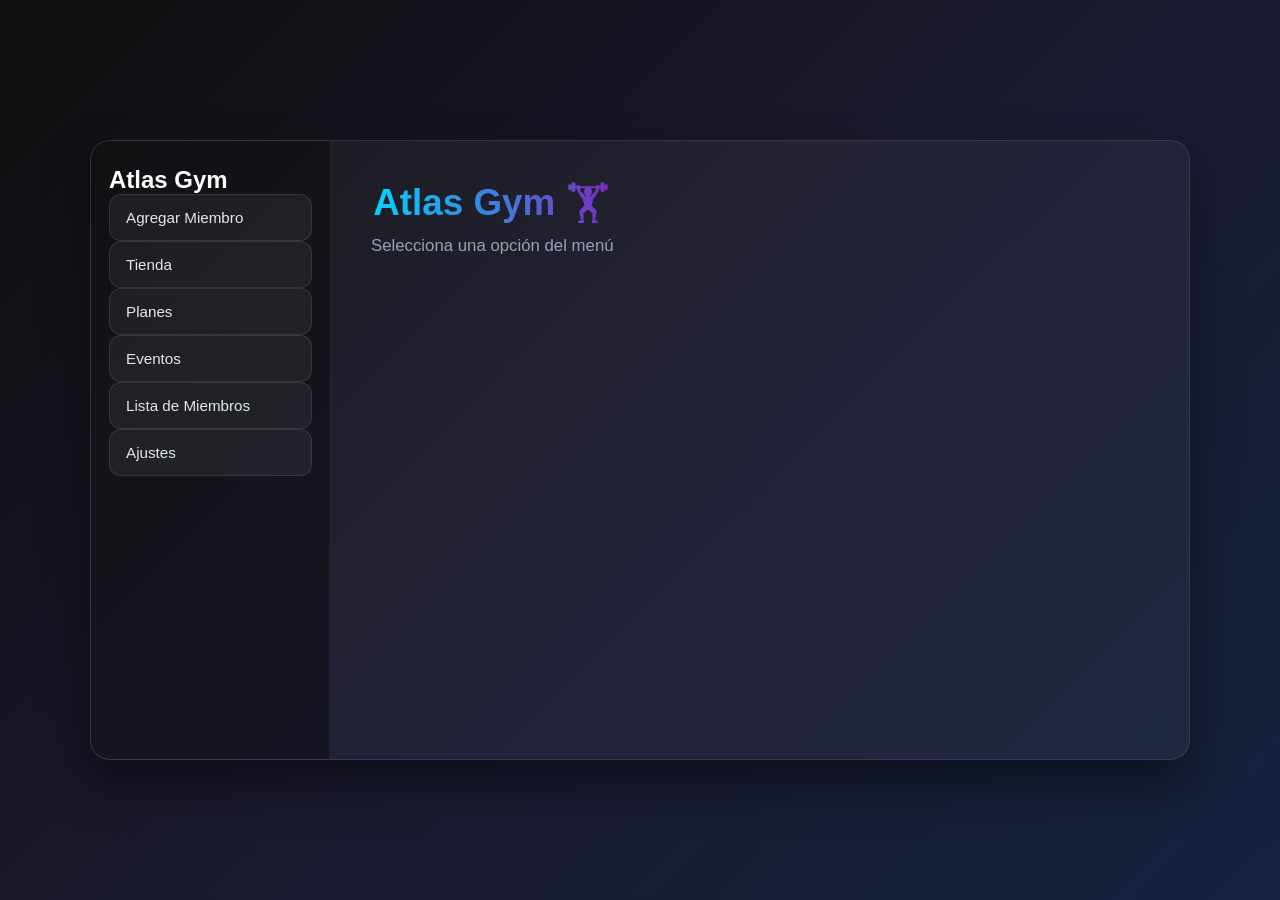
==== index2.html @ f50b954a "Rename index_body.html to index2.html" ====
<!DOCTYPE html>
<html lang="es">
<head>
    <meta charset="UTF-8">
    <meta name="viewport" content="width=device-width, initial-scale=1.0">
    <title>Atlas Gym - Panel de Control</title>
    <link rel="stylesheet" href="styless.css">
    <script src="in_gym.js" defer></script>
</head>
<body>
    <div class="app-container">

        <!-- BARRA LATERAL IZQUIERDA -->
        <aside class="sidebar">
            <div class="logo">
                <h2>Atlas Gym</h2>
            </div>

            <nav class="menu">
                <button class="btn-nav" onclick="agregar_nuevos_miembros()">Agregar Miembro</button>
                <button class="btn-nav" onclick="mostrar_stock()">Tienda</button>
                <button class="btn-nav" onclick="mostrar_planes()">Planes</button>
                <button class="btn-nav" onclick="mostrar_eventos()">Eventos</button>
                <button class="btn-nav" onclick="mostrar_lista_miembros()">Lista de Miembros</button>
                <button class="btn-nav" onclick="mostrar_settings()">Ajustes</button>
            </nav>
        </aside>

        <!-- ÁREA PRINCIPAL -->
        <main class="main">
            <div id="contenido" class="contenido">
                <h1>Atlas Gym 🏋️‍♂️</h1>
                <p>Selecciona una opción del menú</p>
            </div>
        </main>

        

    </div>
</body>
</html>

<!--
    <!DOCTYPE html>
    <html  lang="es">
        <head>
            <meta charset="UTF-8">
            <meta name="viewport" content="width=device-width, initial-scale=1.0">
            <title>Atlas Gym</title>
            <link rel="stylesheet" href="styless.css">

        </head>
        <body>
            <div class="panel">
                <div class="panel-control">
                    <h1>Atlas Gym🏋️‍♂️</h1>

                    <div class="opciones-grid">
                        <button type="button" class="btn-primary" onclick="mostrar_nuevos_miembros()">
                            <span class="icon">👤</span>
                            Agregar Miembro
                        </button>

                        <button type="button" class="btn-primary" onclick="mostrar_stock()">
                            <span class="icon">🛒</span>
                            Tienda
                        </button>

                        <button type="button" class="btn-primary" onclick="mostrar_planes()">
                            <span class="icon">📋</span>
                            Planes
                        </button>

                        <button type="button" class="btn-primary" onclick="mostrar_eventos()">
                            <span class="icon">📅</span>
                            Eventos
                        </button>

                        <button type="button" class="btn-primary" onclick="mostrar_lista_miembros()">
                            <span class="icon">📝</span>
                            Lista de Miembros
                        </button>

                        <button type="button" class="btn-primary" onclick="mostrar_settings()">
                            <span class="icon">⚙️</span>
                            Ajustes
                        </button>


                
                </div>
            </div>
            


        


        </body>
    </html>
*/

-->
---- styless.css ----
/* css of the gym web */

* {
    margin: 0;
    padding: 0;
    box-sizing: border-box;
}


body {
    font-family: 'Segoe UI', Tahoma, Geneva, Verdana, sans-serif;
    background: linear-gradient(135deg, #0f0f0f 0%, #1a1a2e 50%, #16213e 100%);
    min-height: 100vh;
    display: flex;
    justify-content: center;
    align-items: center;
    color: #ffffff;
    padding: 20px;
}

/* Contenedor principal */
.app-container {
    display: flex;
    width: 100%;
    max-width: 1100px;
    height: 620px;
    background: rgba(255, 255, 255, 0.04);
    border: 1px solid rgba(255, 255, 255, 0.1);
    border-radius: 20px;
    overflow: hidden;
    box-shadow: 0 25px 50px rgba(0, 0, 0, 0.4);
}

/* ===== BARRA LATERAL ===== */
.sidebar {
    width: 240px;
    background: rgba(0, 0, 0, 0.35);
    border-right: 1px solid rgba(255, 255, 255, 0.08);
    display: flex;
    flex-direction: column;
    padding: 25px 18px;
}

.logo-sidebar h2 {
    font-size: 1.4rem;
    text-align: center;
    margin-bottom: 35px;
    background: linear-gradient(90deg, #00d4ff, #7b2cbf);
    -webkit-background-clip: text;
    -webkit-text-fill-color: transparent;
    background-clip: text;
}

.nav-buttons {
    display: flex;
    flex-direction: column;
    gap: 12px;
}

.btn-nav {
    width: 100%;
    padding: 14px 16px;
    background: rgba(255, 255, 255, 0.06);
    border: 1px solid rgba(255, 255, 255, 0.1);
    border-radius: 12px;
    color: #e2e8f0;
    font-size: 0.95rem;
    font-weight: 500;
    text-align: left;
    cursor: pointer;
    transition: all 0.25s ease;
}

.btn-nav:hover {
    background: linear-gradient(135deg, rgba(0, 212, 255, 0.15), rgba(123, 44, 191, 0.15));
    border-color: #00d4ff;
    color: #ffffff;
    transform: translateX(4px);
}

.btn-nav:active {
    transform: translateX(2px);
}

/* ===== ÁREA PRINCIPAL ===== */
.main-content {
    flex: 1;
    display: flex;
    flex-direction: column;
    background: rgba(255, 255, 255, 0.02);
}

.contenido {
    flex: 1;
    display: flex;
    flex-direction: column;
    justify-content: center;
    align-items: center;
    text-align: center;
    padding: 40px;
}

.contenido h1 {
    font-size: 2.3rem;
    margin-bottom: 12px;
    background: linear-gradient(90deg, #00d4ff, #7b2cbf);
    -webkit-background-clip: text;
    -webkit-text-fill-color: transparent;
    background-clip: text;
}

.contenido p {
    color: #94a3b8;
    font-size: 1.05rem;
}

/* ===== Responsive ===== */
@media (max-width: 768px) {
    .app-container {
        flex-direction: column;
        height: auto;
        min-height: 90vh;
    }

    .sidebar {
        width: 100%;
        border-right: none;
        border-bottom: 1px solid rgba(255, 255, 255, 0.08);
        padding: 20px;
    }

    .nav-buttons {
        flex-direction: row;
        flex-wrap: wrap;
        gap: 10px;
    }

    .btn-nav {
        flex: 1 1 45%;
        text-align: center;
        padding: 12px 10px;
        font-size: 0.9rem;
    }

    .btn-nav:hover {
        transform: none;
    }
}
---- styless.css ----
/* css of the gym web */

* {
    margin: 0;
    padding: 0;
    box-sizing: border-box;
}


body {
    font-family: 'Segoe UI', Tahoma, Geneva, Verdana, sans-serif;
    background: linear-gradient(135deg, #0f0f0f 0%, #1a1a2e 50%, #16213e 100%);
    min-height: 100vh;
    display: flex;
    justify-content: center;
    align-items: center;
    color: #ffffff;
    padding: 20px;
}

/* Contenedor principal */
.app-container {
    display: flex;
    width: 100%;
    max-width: 1100px;
    height: 620px;
    background: rgba(255, 255, 255, 0.04);
    border: 1px solid rgba(255, 255, 255, 0.1);
    border-radius: 20px;
    overflow: hidden;
    box-shadow: 0 25px 50px rgba(0, 0, 0, 0.4);
}

/* ===== BARRA LATERAL ===== */
.sidebar {
    width: 240px;
    background: rgba(0, 0, 0, 0.35);
    border-right: 1px solid rgba(255, 255, 255, 0.08);
    display: flex;
    flex-direction: column;
    padding: 25px 18px;
}

.logo-sidebar h2 {
    font-size: 1.4rem;
    text-align: center;
    margin-bottom: 35px;
    background: linear-gradient(90deg, #00d4ff, #7b2cbf);
    -webkit-background-clip: text;
    -webkit-text-fill-color: transparent;
    background-clip: text;
}

.nav-buttons {
    display: flex;
    flex-direction: column;
    gap: 12px;
}

.btn-nav {
    width: 100%;
    padding: 14px 16px;
    background: rgba(255, 255, 255, 0.06);
    border: 1px solid rgba(255, 255, 255, 0.1);
    border-radius: 12px;
    color: #e2e8f0;
    font-size: 0.95rem;
    font-weight: 500;
    text-align: left;
    cursor: pointer;
    transition: all 0.25s ease;
}

.btn-nav:hover {
    background: linear-gradient(135deg, rgba(0, 212, 255, 0.15), rgba(123, 44, 191, 0.15));
    border-color: #00d4ff;
    color: #ffffff;
    transform: translateX(4px);
}

.btn-nav:active {
    transform: translateX(2px);
}

/* ===== ÁREA PRINCIPAL ===== */
.main-content {
    flex: 1;
    display: flex;
    flex-direction: column;
    background: rgba(255, 255, 255, 0.02);
}

.contenido {
    flex: 1;
    display: flex;
    flex-direction: column;
    justify-content: center;
    align-items: center;
    text-align: center;
    padding: 40px;
}

.contenido h1 {
    font-size: 2.3rem;
    margin-bottom: 12px;
    background: linear-gradient(90deg, #00d4ff, #7b2cbf);
    -webkit-background-clip: text;
    -webkit-text-fill-color: transparent;
    background-clip: text;
}

.contenido p {
    color: #94a3b8;
    font-size: 1.05rem;
}

/* ===== Responsive ===== */
@media (max-width: 768px) {
    .app-container {
        flex-direction: column;
        height: auto;
        min-height: 90vh;
    }

    .sidebar {
        width: 100%;
        border-right: none;
        border-bottom: 1px solid rgba(255, 255, 255, 0.08);
        padding: 20px;
    }

    .nav-buttons {
        flex-direction: row;
        flex-wrap: wrap;
        gap: 10px;
    }

    .btn-nav {
        flex: 1 1 45%;
        text-align: center;
        padding: 12px 10px;
        font-size: 0.9rem;
    }

    .btn-nav:hover {
        transform: none;
    }
}
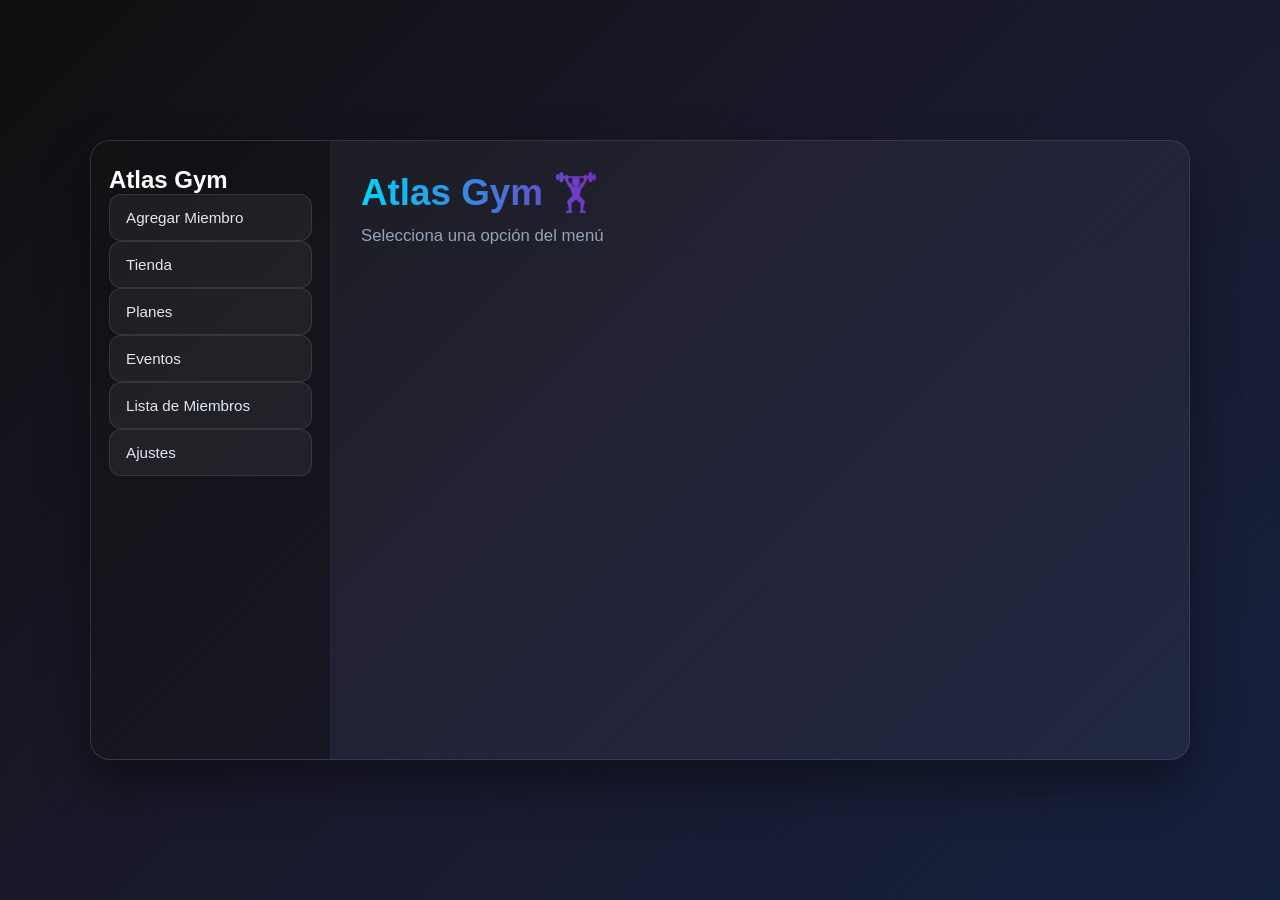
==== commit eb866448: "comentario en construccion" ====
--- a/index2.html
+++ b/index2.html
@@ -39,65 +39,3 @@
     </div>
 </body>
 </html>
-
-<!--
-    <!DOCTYPE html>
-    <html  lang="es">
-        <head>
-            <meta charset="UTF-8">
-            <meta name="viewport" content="width=device-width, initial-scale=1.0">
-            <title>Atlas Gym</title>
-            <link rel="stylesheet" href="styless.css">
-
-        </head>
-        <body>
-            <div class="panel">
-                <div class="panel-control">
-                    <h1>Atlas Gym🏋️‍♂️</h1>
-
-                    <div class="opciones-grid">
-                        <button type="button" class="btn-primary" onclick="mostrar_nuevos_miembros()">
-                            <span class="icon">👤</span>
-                            Agregar Miembro
-                        </button>
-
-                        <button type="button" class="btn-primary" onclick="mostrar_stock()">
-                            <span class="icon">🛒</span>
-                            Tienda
-                        </button>
-
-                        <button type="button" class="btn-primary" onclick="mostrar_planes()">
-                            <span class="icon">📋</span>
-                            Planes
-                        </button>
-
-                        <button type="button" class="btn-primary" onclick="mostrar_eventos()">
-                            <span class="icon">📅</span>
-                            Eventos
-                        </button>
-
-                        <button type="button" class="btn-primary" onclick="mostrar_lista_miembros()">
-                            <span class="icon">📝</span>
-                            Lista de Miembros
-                        </button>
-
-                        <button type="button" class="btn-primary" onclick="mostrar_settings()">
-                            <span class="icon">⚙️</span>
-                            Ajustes
-                        </button>
-
-
-                
-                </div>
-            </div>
-            
-
-
-        
-
-
-        </body>
-    </html>
-*/
-
--->
--- a/styless.css
+++ b/styless.css
@@ -145,4 +145,157 @@
     .btn-nav:hover {
         transform: none;
     }
+}
+
+
+/* ===== FORMULARIOS ===== */
+/* ===== Panel de formularios ===== */
+.panel-form,
+.panel-agg-miem {
+  width: 100%;
+  max-width: 520px;
+  margin: 0 auto;
+  padding: 32px 28px;
+  background: rgba(255, 255, 255, 0.04);
+  border: 1px solid rgba(255, 255, 255, 0.1);
+  border-radius: 18px;
+  box-shadow: 0 15px 35px rgba(0, 0, 0, 0.3);
+}
+
+.panel-form h2,
+.panel-agg-miem + h2,
+#contenido > h2 {
+  text-align: center;
+  margin-bottom: 28px;
+  font-size: 1.7rem;
+  background: linear-gradient(90deg, #00d4ff, #7b2cbf);
+  -webkit-background-clip: text;
+  -webkit-text-fill-color: transparent;
+  background-clip: text;
+}
+
+/* ===== Grupos de formulario ===== */
+.form-group {
+  margin-bottom: 20px;
+}
+
+.form-group label {
+  display: block;
+  margin-bottom: 8px;
+  font-size: 0.92rem;
+  color: #cbd5e1;
+  font-weight: 500;
+}
+
+.form-group input,
+.form-group select {
+  width: 100%;
+  padding: 13px 15px;
+  background: rgba(255, 255, 255, 0.07);
+  border: 1px solid rgba(255, 255, 255, 0.15);
+  border-radius: 12px;
+  color: #ffffff;
+  font-size: 0.95rem;
+  outline: none;
+  transition: all 0.25s ease;
+}
+
+.form-group input::placeholder {
+  color: #64748b;
+}
+
+.form-group input:focus,
+.form-group select:focus {
+  border-color: #00d4ff;
+  background: rgba(0, 212, 255, 0.08);
+  box-shadow: 0 0 0 3px rgba(0, 212, 255, 0.15);
+}
+
+/* Select personalizado */
+.form-group select {
+  cursor: pointer;
+  appearance: none;
+  background-image: url("data:image/svg+xml,%3Csvg xmlns='http://www.w3.org/2000/svg' width='12' height='12' fill='%2300d4ff' viewBox='0 0 16 16'%3E%3Cpath d='M8 11L3 6h10l-5 5z'/%3E%3C/svg%3E");
+  background-repeat: no-repeat;
+  background-position: right 14px center;
+  padding-right: 40px;
+}
+
+.form-group select option {
+  background: #1e1e2f;
+  color: white;
+}
+
+/* ===== Botones de acción ===== */
+.form-actions {
+  display: flex;
+  gap: 14px;
+  margin-top: 28px;
+}
+
+.btn-guardar,
+.btn-cancelar {
+  flex: 1;
+  padding: 14px 18px;
+  border: none;
+  border-radius: 12px;
+  font-size: 0.95rem;
+  font-weight: 600;
+  cursor: pointer;
+  transition: all 0.25s ease;
+}
+
+/* Botón Guardar (principal) */
+.btn-guardar {
+  background: linear-gradient(135deg, #00d4ff, #7b2cbf);
+  color: white;
+  box-shadow: 0 4px 15px rgba(0, 212, 255, 0.25);
+}
+
+.btn-guardar:hover {
+  transform: translateY(-3px);
+  box-shadow: 0 8px 25px rgba(0, 212, 255, 0.4);
+}
+
+.btn-guardar:active {
+  transform: translateY(-1px);
+}
+
+/* Botón Cancelar / Limpiar */
+.btn-cancelar {
+  background: transparent;
+  border: 1px solid rgba(255, 255, 255, 0.2);
+  color: #94a3b8;
+}
+
+.btn-cancelar:hover {
+  background: rgba(255, 255, 255, 0.06);
+  border-color: rgba(255, 255, 255, 0.35);
+  color: #ffffff;
+}
+
+/* ===== Mejoras visuales extra ===== */
+#contenido {
+  width: 100%;
+  padding: 30px;
+  display: flex;
+  justify-content: center;
+  align-items: flex-start;
+}
+
+/* Responsive */
+@media (max-width: 600px) {
+  .panel-form,
+  .panel-agg-miem {
+    padding: 24px 18px;
+  }
+
+  .form-actions {
+    flex-direction: column;
+  }
+
+  .btn-guardar,
+  .btn-cancelar {
+    width: 100%;
+  }
 }
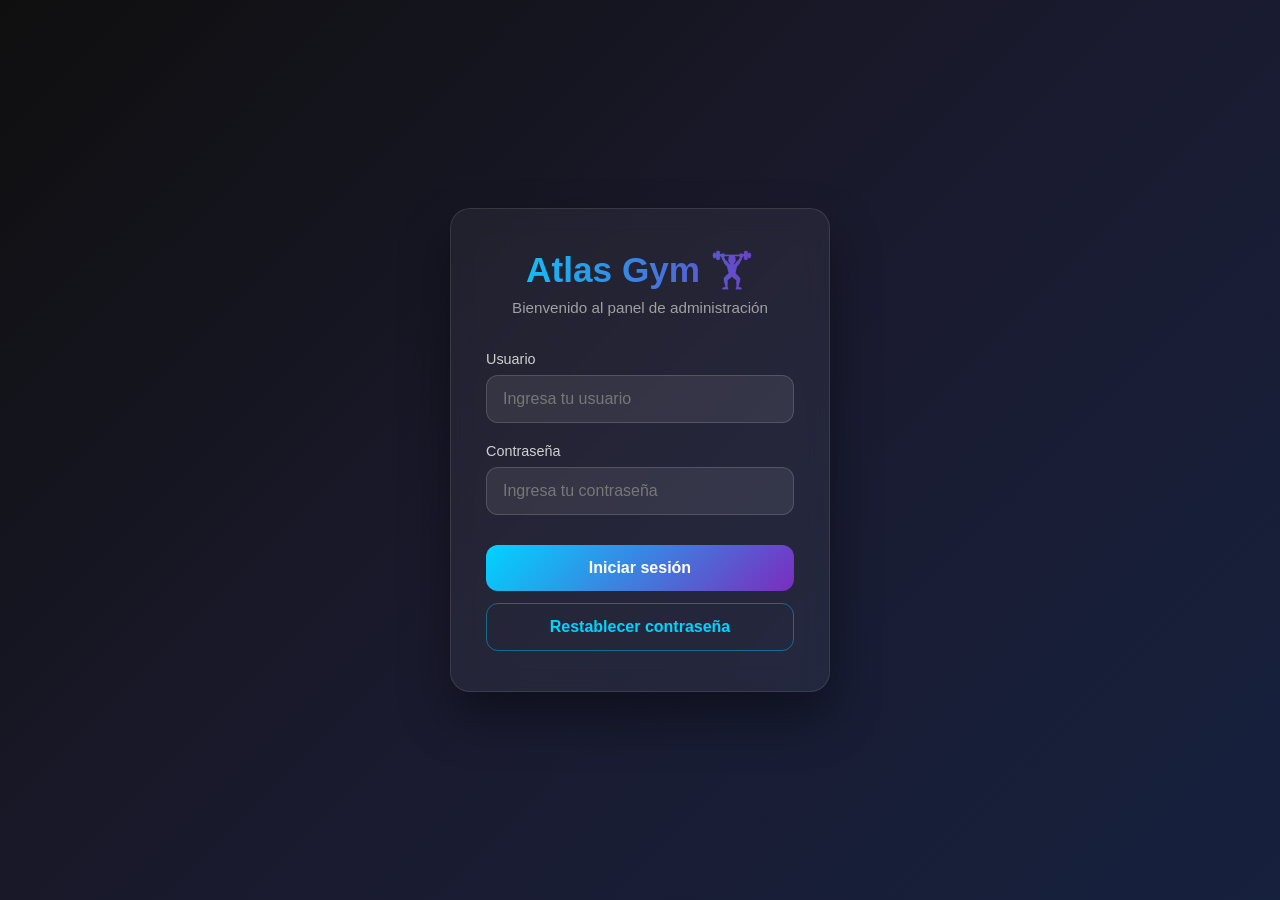
==== commit 1fcd08d2: "actualizacion 1.2" ====
--- a/index2.html
+++ b/index2.html
@@ -1,41 +1,66 @@
 <!DOCTYPE html>
 <html lang="es">
-<head>
-    <meta charset="UTF-8">
-    <meta name="viewport" content="width=device-width, initial-scale=1.0">
-    <title>Atlas Gym - Panel de Control</title>
-    <link rel="stylesheet" href="styless.css">
-    <script src="in_gym.js" defer></script>
-</head>
-<body>
-    <div class="app-container">
+    <head>
+        <meta charset="UTF-8">
+        <meta name="viewport" content="width=device-width, initial-scale=1.0">
+        <title>Atlas Gym | Panel de Control</title>
+        <link rel="stylesheet" href="styles.css">
+        <script src="gym.js" defer></script>
+    </head>
+    <body>
+        <div class="app-container">
 
-        <!-- BARRA LATERAL IZQUIERDA -->
-        <aside class="sidebar">
+            <!-- BARRA LATERAL -->
+            <aside class="sidebar">
             <div class="logo">
                 <h2>Atlas Gym</h2>
             </div>
 
-            <nav class="menu">
-                <button class="btn-nav" onclick="agregar_nuevos_miembros()">Agregar Miembro</button>
-                <button class="btn-nav" onclick="mostrar_stock()">Tienda</button>
-                <button class="btn-nav" onclick="mostrar_planes()">Planes</button>
-                <button class="btn-nav" onclick="mostrar_eventos()">Eventos</button>
-                <button class="btn-nav" onclick="mostrar_lista_miembros()">Lista de Miembros</button>
-                <button class="btn-nav" onclick="mostrar_settings()">Ajustes</button>
+            <nav class="menu" aria-label="Menú principal">
+                <button type="button" class="btn-nav" onclick="agregar_nuevos_miembros()">
+                Agregar Miembro
+                </button>
+                <button type="button" class="btn-nav" onclick="mostrar_lista_miembros()">
+                Lista de Miembros
+                </button>
+                <button type="button" class="btn-nav" onclick="mostrar_planes()">
+                Planes
+                </button>
+                <button type="button" class="btn-nav" onclick="mostrar_stock()">
+                Tienda
+                </button>
+                <button type="button" class="btn-nav" onclick="mostrar_eventos()">
+                Eventos
+                </button>
+                <button type="button" class="btn-nav" onclick="mostrar_settings()">
+                Ajustes
+                </button>
             </nav>
-        </aside>
 
-        <!-- ÁREA PRINCIPAL -->
-        <main class="main">
+            <div class="sidebar-footer">
+                <button type="button" class="btn-logout" onclick="cerrarSesion()">
+                Cerrar sesión
+                </button>
+            </div>
+            </aside>
+
+            <!-- ÁREA PRINCIPAL -->
+            <main class="main">
+            <header class="main-header">
+                <h1 class="page-title">Panel de Control</h1>
+                <p class="user-info">
+                Sesión: <span id="nombre-usuario">admin</span>
+                </p>
+            </header>
+
             <div id="contenido" class="contenido">
-                <h1>Atlas Gym 🏋️‍♂️</h1>
-                <p>Selecciona una opción del menú</p>
+                <div class="welcome">
+                <h2>Atlas Gym 🏋️‍♂️</h2>
+                <p>Selecciona una opción del menú lateral para comenzar</p>
+                </div>
             </div>
-        </main>
+            </main>
 
-        
-
-    </div>
-</body>
-</html>
+        </div>
+    </body>
+</html>
--- a/styles.css
+++ b/styles.css
@@ -0,0 +1,650 @@
+/* ==============================
+   ATLAS GYM - Estilos unificados
+   ============================== */
+
+/* ----- Reset y base ----- */
+* {
+  margin: 0;
+  padding: 0;
+  box-sizing: border-box;
+}
+
+body {
+  font-family: 'Segoe UI', Tahoma, Geneva, Verdana, sans-serif;
+  background: linear-gradient(135deg, #0f0f0f 0%, #1a1a2e 50%, #16213e 100%);
+  min-height: 100vh;
+  display: flex;
+  justify-content: center;
+  align-items: center;
+  color: #ffffff;
+  padding: 20px;
+}
+
+/* ==============================
+   LOGIN
+   ============================== */
+.container {
+  width: 100%;
+  max-width: 420px;
+  padding: 20px;
+}
+
+.login-card {
+  background: rgba(255, 255, 255, 0.05);
+  backdrop-filter: blur(12px);
+  border: 1px solid rgba(255, 255, 255, 0.1);
+  border-radius: 20px;
+  padding: 40px 35px;
+  box-shadow: 0 25px 50px rgba(0, 0, 0, 0.4);
+}
+
+.login-card h1 {
+  text-align: center;
+  font-size: 2.2rem;
+  margin-bottom: 8px;
+  background: linear-gradient(90deg, #00d4ff, #7b2cbf);
+  -webkit-background-clip: text;
+  -webkit-text-fill-color: transparent;
+  background-clip: text;
+}
+
+.subtitle {
+  text-align: center;
+  color: #a0a0a0;
+  margin-bottom: 35px;
+  font-size: 0.95rem;
+}
+
+#form-login {
+  display: flex;
+  flex-direction: column;
+  gap: 20px;
+}
+
+.input-group {
+  display: flex;
+  flex-direction: column;
+  gap: 8px;
+}
+
+.input-group label {
+  font-size: 0.9rem;
+  color: #d0d0d0;
+  font-weight: 500;
+}
+
+#user_admin,
+#password {
+  width: 100%;
+  padding: 14px 16px;
+  background: rgba(255, 255, 255, 0.08);
+  border: 1px solid rgba(255, 255, 255, 0.15);
+  border-radius: 12px;
+  color: #ffffff;
+  font-size: 1rem;
+  outline: none;
+  transition: all 0.3s ease;
+}
+
+#user_admin::placeholder,
+#password::placeholder {
+  color: #777;
+}
+
+#user_admin:focus,
+#password:focus {
+  border-color: #00d4ff;
+  background: rgba(0, 212, 255, 0.08);
+  box-shadow: 0 0 0 3px rgba(0, 212, 255, 0.15);
+}
+
+.buttons {
+  display: flex;
+  flex-direction: column;
+  gap: 12px;
+  margin-top: 10px;
+}
+
+.btn-primary,
+.btn-secondary {
+  width: 100%;
+  padding: 14px;
+  border: none;
+  border-radius: 12px;
+  font-size: 1rem;
+  font-weight: 600;
+  cursor: pointer;
+  transition: all 0.3s ease;
+}
+
+.btn-primary {
+  background: linear-gradient(135deg, #00d4ff, #7b2cbf);
+  color: white;
+}
+
+.btn-primary:hover {
+  transform: translateY(-2px);
+  box-shadow: 0 8px 20px rgba(0, 212, 255, 0.3);
+}
+
+.btn-secondary {
+  background: transparent;
+  color: #00d4ff;
+  border: 1px solid rgba(0, 212, 255, 0.4);
+}
+
+.btn-secondary:hover {
+  background: rgba(0, 212, 255, 0.1);
+  border-color: #00d4ff;
+}
+
+/* ==============================
+   PANEL DE CONTROL
+   ============================== */
+.app-container {
+  display: flex;
+  width: 100%;
+  max-width: 1100px;
+  height: min(90vh, 720px);
+  background: rgba(255, 255, 255, 0.04);
+  border: 1px solid rgba(255, 255, 255, 0.1);
+  border-radius: 20px;
+  overflow: hidden;
+  box-shadow: 0 25px 50px rgba(0, 0, 0, 0.4);
+}
+
+/* ----- Sidebar ----- */
+.sidebar {
+  width: 240px;
+  height: 100%;
+  background: rgba(0, 0, 0, 0.35);
+  border-right: 1px solid rgba(255, 255, 255, 0.08);
+  display: flex;
+  flex-direction: column;
+  justify-content: flex-start;
+  padding: 25px 18px;
+}
+
+.logo h2 {
+  font-size: 1.4rem;
+  text-align: center;
+  margin-bottom: 35px;
+  background: linear-gradient(90deg, #00d4ff, #7b2cbf);
+  -webkit-background-clip: text;
+  -webkit-text-fill-color: transparent;
+  background-clip: text;
+}
+
+.menu {
+  display: flex;
+  flex-direction: column;
+  gap: 12px;
+}
+
+.btn-nav {
+  width: 100%;
+  padding: 14px 16px;
+  background: rgba(255, 255, 255, 0.06);
+  border: 1px solid rgba(255, 255, 255, 0.1);
+  border-radius: 12px;
+  color: #e2e8f0;
+  font-size: 0.95rem;
+  font-weight: 500;
+  text-align: left;
+  cursor: pointer;
+  transition: all 0.25s ease;
+}
+
+.btn-nav:hover {
+  background: linear-gradient(135deg, rgba(0, 212, 255, 0.15), rgba(123, 44, 191, 0.15));
+  border-color: #00d4ff;
+  color: #ffffff;
+  transform: translateX(4px);
+}
+
+.btn-nav:active {
+  transform: translateX(2px);
+}
+
+.sidebar-footer {
+  margin-top: auto;
+  padding-top: 20px;
+}
+
+.btn-logout {
+  width: 100%;
+  padding: 12px 16px;
+  background: transparent;
+  border: 1px solid rgba(239, 68, 68, 0.35);
+  border-radius: 12px;
+  color: #f87171;
+  font-size: 0.9rem;
+  font-weight: 500;
+  cursor: pointer;
+  transition: all 0.25s ease;
+}
+
+.btn-logout:hover {
+  background: rgba(239, 68, 68, 0.12);
+  border-color: #f87171;
+}
+
+/* ----- Área principal ----- */
+.main {
+  flex: 1;
+  display: flex;
+  flex-direction: column;
+  background: rgba(255, 255, 255, 0.02);
+  overflow-y: auto;
+}
+
+.main-header {
+  display: flex;
+  justify-content: space-between;
+  align-items: center;
+  padding: 18px 30px;
+  border-bottom: 1px solid rgba(255, 255, 255, 0.06);
+  background: rgba(0, 0, 0, 0.2);
+}
+
+.page-title {
+  font-size: 1.15rem;
+  font-weight: 600;
+  color: #e2e8f0;
+  margin: 0;
+  background: none;
+  -webkit-text-fill-color: #e2e8f0;
+}
+
+.user-info {
+  font-size: 0.9rem;
+  color: #94a3b8;
+  margin: 0;
+}
+
+.user-info span {
+  color: #00d4ff;
+  font-weight: 600;
+}
+
+.contenido {
+  flex: 1;
+  width: 100%;
+  padding: 30px;
+  display: flex;
+  justify-content: center;
+  align-items: flex-start;
+}
+
+.welcome {
+  text-align: center;
+  padding: 40px 20px;
+}
+
+.welcome h2 {
+  font-size: 2.2rem;
+  margin-bottom: 12px;
+  background: linear-gradient(90deg, #00d4ff, #7b2cbf);
+  -webkit-background-clip: text;
+  -webkit-text-fill-color: transparent;
+  background-clip: text;
+}
+
+.welcome p {
+  color: #94a3b8;
+  font-size: 1.05rem;
+}
+
+/* ==============================
+   FORMULARIOS (panel)
+   ============================== */
+.panel-form {
+  width: 100%;
+  max-width: 520px;
+  margin: 0 auto;
+  padding: 32px 28px;
+  background: rgba(255, 255, 255, 0.04);
+  border: 1px solid rgba(255, 255, 255, 0.1);
+  border-radius: 18px;
+  box-shadow: 0 15px 35px rgba(0, 0, 0, 0.3);
+}
+
+.panel-form h2 {
+  text-align: center;
+  margin-bottom: 28px;
+  font-size: 1.7rem;
+  background: linear-gradient(90deg, #00d4ff, #7b2cbf);
+  -webkit-background-clip: text;
+  -webkit-text-fill-color: transparent;
+  background-clip: text;
+}
+
+.form-group {
+  margin-bottom: 20px;
+}
+
+.form-group label {
+  display: block;
+  margin-bottom: 8px;
+  font-size: 0.92rem;
+  color: #cbd5e1;
+  font-weight: 500;
+}
+
+.form-group input,
+.form-group select {
+  width: 100%;
+  padding: 13px 15px;
+  background: rgba(255, 255, 255, 0.07);
+  border: 1px solid rgba(255, 255, 255, 0.15);
+  border-radius: 12px;
+  color: #ffffff;
+  font-size: 0.95rem;
+  outline: none;
+  transition: all 0.25s ease;
+}
+
+.form-group input::placeholder {
+  color: #64748b;
+}
+
+.form-group input:focus,
+.form-group select:focus {
+  border-color: #00d4ff;
+  background: rgba(0, 212, 255, 0.08);
+  box-shadow: 0 0 0 3px rgba(0, 212, 255, 0.15);
+}
+
+.form-group select {
+  cursor: pointer;
+  appearance: none;
+  background-image: url("data:image/svg+xml,%3Csvg xmlns='http://www.w3.org/2000/svg' width='12' height='12' fill='%2300d4ff' viewBox='0 0 16 16'%3E%3Cpath d='M8 11L3 6h10l-5 5z'/%3E%3C/svg%3E");
+  background-repeat: no-repeat;
+  background-position: right 14px center;
+  padding-right: 40px;
+}
+
+.form-group select option {
+  background: #1e1e2f;
+  color: white;
+}
+
+.form-actions {
+  display: flex;
+  gap: 14px;
+  margin-top: 28px;
+}
+
+.btn-guardar,
+.btn-cancelar {
+  flex: 1;
+  padding: 14px 18px;
+  border: none;
+  border-radius: 12px;
+  font-size: 0.95rem;
+  font-weight: 600;
+  cursor: pointer;
+  transition: all 0.25s ease;
+}
+
+.btn-guardar {
+  background: linear-gradient(135deg, #00d4ff, #7b2cbf);
+  color: white;
+  box-shadow: 0 4px 15px rgba(0, 212, 255, 0.25);
+}
+
+.btn-guardar:hover {
+  transform: translateY(-3px);
+  box-shadow: 0 8px 25px rgba(0, 212, 255, 0.4);
+}
+
+.btn-guardar:active {
+  transform: translateY(-1px);
+}
+
+.btn-cancelar {
+  background: transparent;
+  border: 1px solid rgba(255, 255, 255, 0.2);
+  color: #94a3b8;
+}
+
+.btn-cancelar:hover {
+  background: rgba(255, 255, 255, 0.06);
+  border-color: rgba(255, 255, 255, 0.35);
+  color: #ffffff;
+}
+
+/* ==============================
+   MENSAJES DE FEEDBACK
+   ============================== */
+.mensaje {
+  text-align: center;
+  padding: 12px 16px;
+  border-radius: 10px;
+  margin-bottom: 18px;
+  font-size: 0.95rem;
+  font-weight: 500;
+  min-height: 20px;
+  transition: all 0.3s ease;
+}
+
+.mensaje.exito {
+  background: rgba(34, 197, 94, 0.15);
+  border: 1px solid rgba(34, 197, 94, 0.4);
+  color: #4ade80;
+}
+
+.mensaje.error {
+  background: rgba(239, 68, 68, 0.15);
+  border: 1px solid rgba(239, 68, 68, 0.4);
+  color: #f87171;
+}
+
+/* ==============================
+   TABLA DE MIEMBROS
+   ============================== */
+.tabla-miembros {
+  width: 100%;
+  overflow-x: auto;
+}
+
+.tabla-miembros table {
+  width: 100%;
+  border-collapse: collapse;
+  font-size: 0.92rem;
+}
+
+.tabla-miembros th {
+  text-align: left;
+  padding: 12px 14px;
+  background: rgba(0, 212, 255, 0.1);
+  color: #00d4ff;
+  font-weight: 600;
+  border-bottom: 1px solid rgba(255, 255, 255, 0.1);
+}
+
+.tabla-miembros td {
+  padding: 12px 14px;
+  border-bottom: 1px solid rgba(255, 255, 255, 0.06);
+  color: #e2e8f0;
+}
+
+.tabla-miembros tr:hover td {
+  background: rgba(255, 255, 255, 0.03);
+}
+
+/* Badges de plan */
+.badge {
+  display: inline-block;
+  padding: 4px 10px;
+  border-radius: 20px;
+  font-size: 0.8rem;
+  font-weight: 600;
+}
+
+.plan-básico  { background: rgba(148, 163, 184, 0.2); color: #94a3b8; }
+.plan-premium { background: rgba(0, 212, 255, 0.2);   color: #00d4ff; }
+.plan-vip     { background: rgba(123, 44, 191, 0.25); color: #c084fc; }
+.plan-anual   { background: rgba(34, 197, 94, 0.2);   color: #4ade80; }
+
+/* Botones de acción en tabla */
+.acciones {
+  display: flex;
+  gap: 8px;
+}
+
+.btn-editar,
+.btn-eliminar {
+  padding: 6px 12px;
+  border: none;
+  border-radius: 8px;
+  font-size: 0.8rem;
+  font-weight: 500;
+  cursor: pointer;
+  transition: all 0.2s ease;
+}
+
+.btn-editar {
+  background: rgba(0, 212, 255, 0.15);
+  color: #00d4ff;
+  border: 1px solid rgba(0, 212, 255, 0.3);
+}
+
+.btn-editar:hover {
+  background: rgba(0, 212, 255, 0.25);
+}
+
+.btn-eliminar {
+  background: rgba(239, 68, 68, 0.12);
+  color: #f87171;
+  border: 1px solid rgba(239, 68, 68, 0.3);
+}
+
+.btn-eliminar:hover {
+  background: rgba(239, 68, 68, 0.22);
+}
+
+/* ==============================
+   GRID DE PLANES
+   ============================== */
+.planes-grid {
+  display: grid;
+  grid-template-columns: repeat(auto-fit, minmax(180px, 1fr));
+  gap: 18px;
+  margin-top: 10px;
+}
+
+.plan-card {
+  background: rgba(255, 255, 255, 0.04);
+  border: 1px solid rgba(255, 255, 255, 0.1);
+  border-radius: 14px;
+  padding: 22px 18px;
+  text-align: center;
+  transition: all 0.25s ease;
+}
+
+.plan-card:hover {
+  transform: translateY(-4px);
+  border-color: rgba(0, 212, 255, 0.3);
+}
+
+.plan-card.destacado {
+  border-color: #00d4ff;
+  background: rgba(0, 212, 255, 0.08);
+}
+
+.plan-card h3 {
+  font-size: 1.15rem;
+  margin-bottom: 8px;
+  color: #e2e8f0;
+}
+
+.plan-card .precio {
+  font-size: 1.4rem;
+  font-weight: 700;
+  color: #00d4ff;
+  margin-bottom: 14px;
+}
+
+.plan-card ul {
+  list-style: none;
+  text-align: left;
+  font-size: 0.85rem;
+  color: #94a3b8;
+}
+
+.plan-card ul li {
+  padding: 5px 0;
+  padding-left: 18px;
+  position: relative;
+}
+
+.plan-card ul li::before {
+  content: "✓";
+  position: absolute;
+  left: 0;
+  color: #00d4ff;
+  font-weight: bold;
+}
+
+/* ==============================
+   RESPONSIVE
+   ============================== */
+@media (max-width: 768px) {
+  .app-container {
+    flex-direction: column;
+    height: auto;
+    min-height: 90vh;
+  }
+
+  .sidebar {
+    width: 100%;
+    height: auto;
+    border-right: none;
+    border-bottom: 1px solid rgba(255, 255, 255, 0.08);
+    padding: 20px;
+  }
+
+  .menu {
+    flex-direction: row;
+    flex-wrap: wrap;
+    gap: 10px;
+  }
+
+  .btn-nav {
+    flex: 1 1 45%;
+    text-align: center;
+    padding: 12px 10px;
+    font-size: 0.9rem;
+  }
+
+  .btn-nav:hover {
+    transform: none;
+  }
+
+  .main-header {
+    flex-direction: column;
+    gap: 8px;
+    align-items: flex-start;
+    padding: 14px 20px;
+  }
+
+  .sidebar-footer {
+    margin-top: 16px;
+  }
+}
+
+@media (max-width: 600px) {
+  .panel-form {
+    padding: 24px 18px;
+  }
+
+  .form-actions {
+    flex-direction: column;
+  }
+
+  .btn-guardar,
+  .btn-cancelar {
+    width: 100%;
+  }
+}
